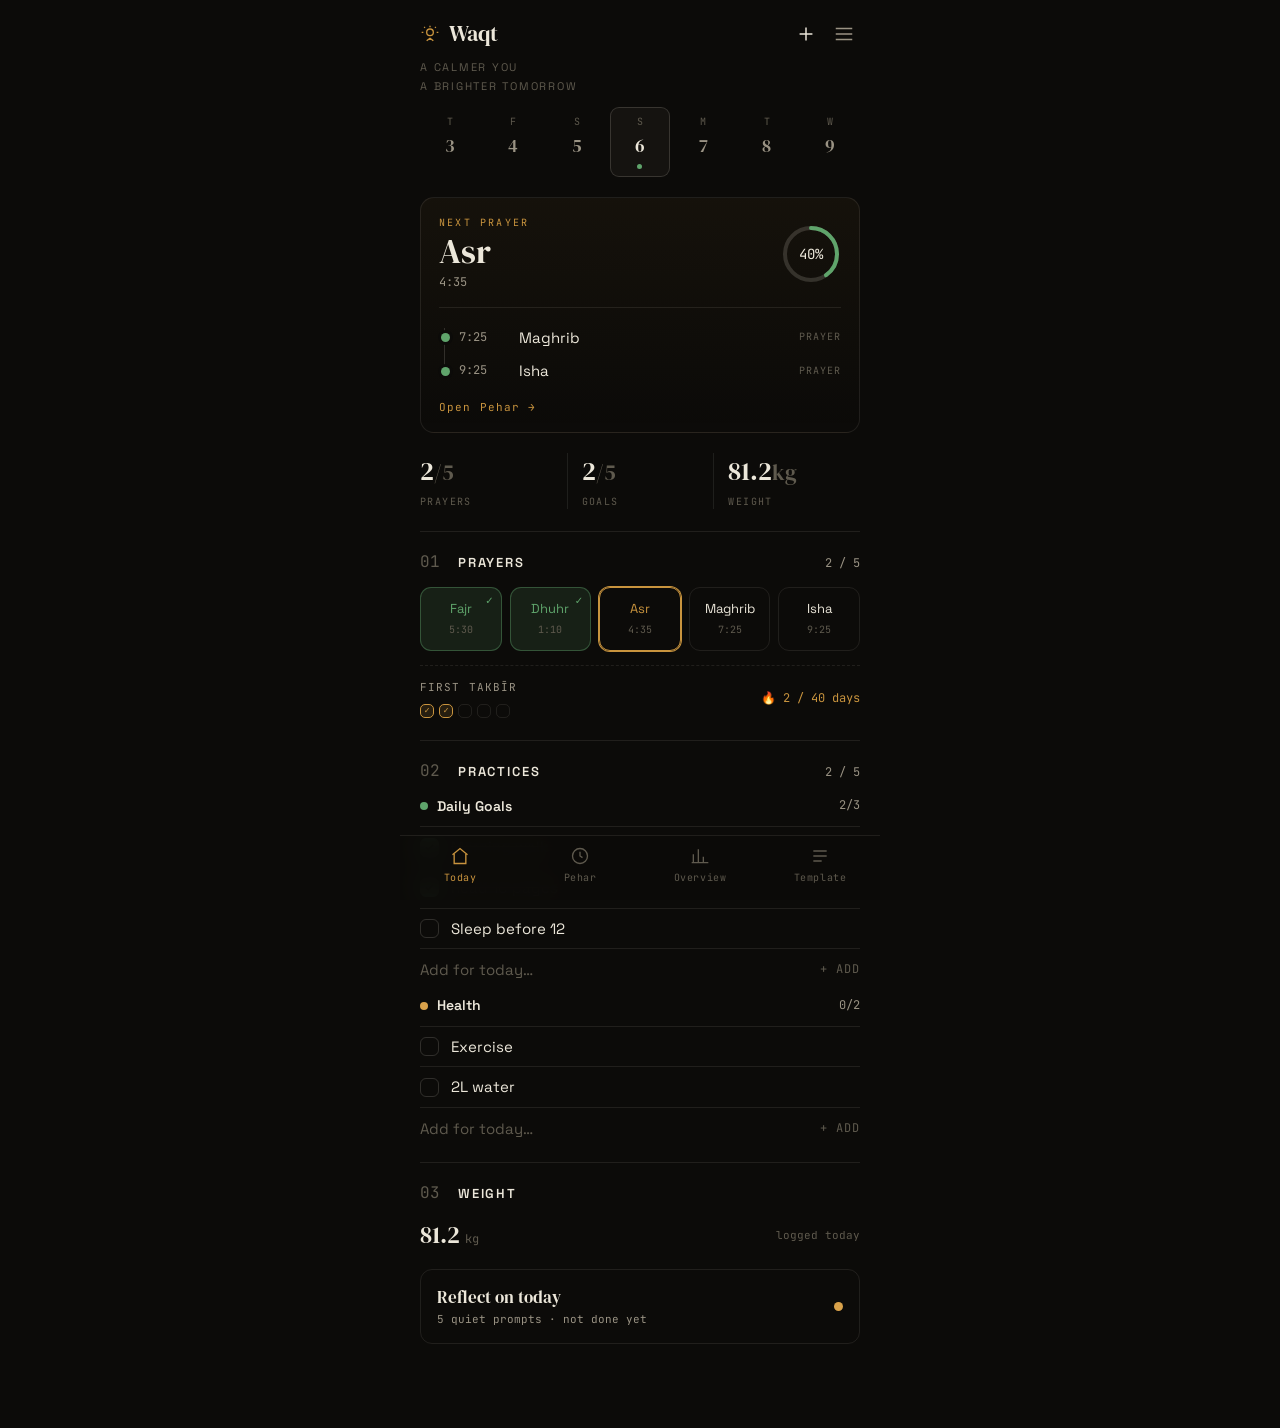
==== app/index.html @ c04efa08 "feat(app): fresh clean vanilla codebase — architecture + wired Today Zero-build ES-module rebuild un" ====
<!doctype html>
<html lang="en">
<head>
<meta charset="utf-8">
<meta name="viewport" content="width=device-width, initial-scale=1, viewport-fit=cover">
<meta name="theme-color" content="#0C0B09">
<title>Waqt</title>
<link rel="preconnect" href="https://fonts.googleapis.com">
<link rel="preconnect" href="https://fonts.gstatic.com" crossorigin>
<link href="https://fonts.googleapis.com/css2?family=DM+Serif+Display:ital@0;1&family=Space+Grotesk:wght@400;500;600&family=JetBrains+Mono:wght@400;500&display=swap" rel="stylesheet">
<link rel="stylesheet" href="styles/tokens.css">
<link rel="stylesheet" href="styles/app.css">
</head>
<body>
  <div id="view"></div>
  <nav id="tabs" class="tabs"></nav>
  <script type="module" src="src/main.js"></script>
</body>
</html>
---- app/styles/tokens.css ----
/* Waqt design system — the single source of visual truth.
   gold = identity (sundial) · green = done/prayer · warm near-black canvas.
   Editorial serif (display) + Space Grotesk (body) + mono (technical dialect). */
:root{
  --bg:#0C0B09; --surface:#151310; --surface-2:#1D1A15;
  --rule:rgba(236,231,218,.09); --rule-2:rgba(236,231,218,.16);
  --ink:#ECE7DA; --ink-2:#9A9384; --ink-3:#5F5A4E;
  --gold:#C9943E; --gold-dim:rgba(201,148,62,.14);
  --green:#5FA46B; --green-dim:rgba(95,164,107,.14);
  --amber:#D9A24B; --amber-dim:rgba(217,162,75,.14); --red:#C56B5B;
  --sel-bg:rgba(201,148,62,.14); --sel-bd:var(--gold);

  --serif:"DM Serif Display",Georgia,serif;
  --sans:"Space Grotesk",system-ui,sans-serif;
  --mono:"JetBrains Mono",ui-monospace,monospace;

  --sp-1:4px; --sp-2:8px; --sp-3:12px; --sp-4:16px; --sp-5:20px; --sp-6:24px; --sp-8:32px;
  --r-sm:7px; --r-md:11px; --r-lg:14px;
  --tab-h:84px;
}
---- app/styles/app.css ----
/* Component + view styles. (Split per-view later if this grows; one file keeps the slice legible.) */
*{box-sizing:border-box;margin:0;padding:0}
html,body{background:var(--bg);color:var(--ink)}
body{font-family:var(--sans);-webkit-font-smoothing:antialiased;line-height:1.45;
  max-width:480px;margin:0 auto;min-height:100vh;padding-bottom:var(--tab-h)}
.wrap{padding:0 var(--sp-5)}
[hidden]{display:none!important}
.eyebrow{font-family:var(--mono);font-size:11px;letter-spacing:.24em;text-transform:uppercase;color:var(--ink-3)}
.rule{height:1px;background:var(--rule);border:0}

/* top bar */
.top{display:flex;align-items:center;justify-content:space-between;padding:18px 20px 6px}
.brand{display:flex;align-items:center;gap:9px;font-family:var(--serif);font-size:22px}
.brand .sun{width:20px;height:20px;color:var(--gold)}
.icobtn{background:none;border:none;color:var(--ink);cursor:pointer;display:grid;place-items:center;padding:5px}
.icobtn svg{width:22px;height:22px;stroke:currentColor;fill:none;stroke-width:1.6}
.icobtn.muted{color:var(--ink-2)}
.tagline{font-size:11px;letter-spacing:.16em;color:var(--ink-3);text-transform:uppercase;line-height:1.7;padding:2px 20px 0}

/* week strip */
.week{display:flex;gap:4px;padding:12px 20px 4px}
.wd{flex:1;text-align:center;padding:8px 0;border-radius:9px;cursor:pointer}
.wd .dow{font-family:var(--mono);font-size:10px;color:var(--ink-3)}
.wd .dn{font-family:var(--serif);font-size:18px;color:var(--ink-2);margin-top:3px}
.wd.on{background:var(--surface);box-shadow:inset 0 0 0 1px var(--rule-2)}
.wd.on .dn{color:var(--ink)}
.wd .prog{width:5px;height:5px;border-radius:50%;background:var(--green);margin:5px auto 0}
.wd .prog.none{background:var(--ink-3);opacity:.5}

/* up-next (next prayer + glance) */
.upnext{margin:16px 20px 0;border:1px solid var(--rule);border-radius:var(--r-lg);padding:18px 18px 14px;
  background:linear-gradient(180deg,rgba(201,148,62,.05),transparent)}
.un-top{display:flex;align-items:center;justify-content:space-between;gap:16px}
.un-top .k{font-family:var(--mono);font-size:10px;letter-spacing:.22em;text-transform:uppercase;color:var(--gold)}
.un-top .p{font-family:var(--serif);font-size:34px;line-height:1.05;margin-top:4px}
.un-top .t{font-family:var(--mono);font-size:12px;color:var(--ink-2);margin-top:4px}
.ring{width:60px;height:60px;flex:0 0 auto;position:relative}
.ring svg{transform:rotate(-90deg)}
.ring .pct{position:absolute;inset:0;display:grid;place-items:center;font-family:var(--mono);font-size:14px;color:var(--ink)}
.un-list{position:relative;padding-left:20px;margin-top:15px;border-top:1px solid var(--rule);padding-top:13px}
.un-list::before{content:"";position:absolute;left:5px;top:20px;bottom:12px;width:1px;background:var(--rule-2)}
.un-row{display:flex;align-items:center;gap:12px;padding:6px 0;position:relative;cursor:pointer}
.un-dot{position:absolute;left:-18px;top:50%;margin-top:-4.5px;width:9px;height:9px;border-radius:50%;box-shadow:0 0 0 3px var(--bg)}
.un-dot.un-pr{background:var(--green)}.un-dot.un-task{background:var(--gold)}
.un-tm{font-family:var(--mono);font-size:12px;color:var(--ink-2);min-width:48px}
.un-nm{flex:1;font-size:15px}
.un-tag{font-family:var(--mono);font-size:10px;letter-spacing:.1em;text-transform:uppercase;color:var(--ink-3)}
.un-link{background:none;border:none;color:var(--gold);font-family:var(--mono);font-size:11px;letter-spacing:.1em;cursor:pointer;margin-top:8px;padding:4px 0}

/* summary */
.summary{display:grid;grid-template-columns:repeat(3,1fr);margin:20px 0 4px}
.sm{padding:0 14px;border-left:1px solid var(--rule)}
.sm:first-child{padding-left:0;border-left:0}
.sm .n{font-family:var(--serif);font-size:26px}
.sm .n small{color:var(--ink-3)}
.sm .l{font-family:var(--mono);font-size:10px;letter-spacing:.14em;text-transform:uppercase;color:var(--ink-3);margin-top:4px}

/* section */
.sec{border-top:1px solid var(--rule);margin-top:22px;padding-top:18px}
.sec-h{display:flex;align-items:baseline;gap:14px;margin-bottom:14px}
.sec-num{font-family:var(--mono);font-size:16px;color:var(--ink-3);min-width:24px}
.sec-name{font-size:13px;font-weight:600;letter-spacing:.14em;text-transform:uppercase;flex:1}
.sec-meta{font-family:var(--mono);font-size:12px;color:var(--ink-2)}

/* prayers */
.prayers{display:flex;gap:8px}
.pr{flex:1;border:1px solid var(--rule);border-radius:var(--r-md);padding:12px 6px;text-align:center;cursor:pointer;position:relative}
.pr .nm{font-size:13px}.pr .tm{font-family:var(--mono);font-size:10px;color:var(--ink-3);margin-top:4px}
.pr.done{background:var(--green-dim);border-color:rgba(95,164,107,.4)}
.pr.done .nm{color:var(--green)}
.pr.next{border-color:var(--gold);box-shadow:0 0 0 1px var(--gold)}
.pr.next .nm{color:var(--gold)}
.pr .chk{position:absolute;top:6px;right:7px;font-size:10px;color:var(--green)}
.takbir{display:flex;align-items:center;justify-content:space-between;margin-top:14px;border-top:1px dashed var(--rule);padding-top:14px}
.takbir .tl{font-family:var(--mono);font-size:11px;letter-spacing:.1em;text-transform:uppercase;color:var(--ink-2)}
.takbir .streak{font-family:var(--mono);font-size:12px;color:var(--gold)}
.takbir .dots{display:flex;gap:5px;margin-top:8px}
.tdot{width:14px;height:14px;border-radius:5px;border:1px solid var(--rule);display:grid;place-items:center;font-size:8px;color:var(--ink-3)}
.tdot.on{background:var(--gold-dim);border-color:var(--gold);color:var(--gold)}

/* practice cards */
.card{margin-top:14px}
.card-h{display:flex;align-items:center;justify-content:space-between;margin-bottom:10px}
.card-h .cn{font-size:14px;font-weight:600;display:flex;align-items:center;gap:9px}
.card-h .cn .cdot{width:8px;height:8px;border-radius:50%}
.card-h .cc{font-family:var(--mono);font-size:12px;color:var(--ink-2)}
.item{display:flex;align-items:center;gap:12px;padding:9px 0;border-top:1px solid var(--rule);cursor:pointer}
.box{width:19px;height:19px;border-radius:6px;border:1.5px solid var(--rule-2);flex:0 0 auto;display:grid;place-items:center}
.box svg{width:11px;height:11px;stroke:var(--bg);fill:none;stroke-width:3;opacity:0}
.item.done .box{background:var(--green);border-color:var(--green)}
.item.done .box svg{opacity:1}
.item.done .nm{color:var(--ink-3);text-decoration:line-through;text-decoration-color:var(--ink-3)}
.item .nm{flex:1;font-size:15px}
.additem{display:flex;align-items:center;gap:10px;padding:11px 0 2px;border-top:1px solid var(--rule)}
.additem input{flex:1;background:none;border:none;color:var(--ink);font-family:var(--sans);font-size:15px;outline:none}
.additem input::placeholder{color:var(--ink-3)}
.additem .plus{font-family:var(--mono);font-size:12px;color:var(--ink-3);letter-spacing:.08em}

/* weight + reflect */
.weight{display:flex;align-items:center;justify-content:space-between}
.weight .wv{font-family:var(--serif);font-size:24px}
.weight .wv small{font-family:var(--mono);font-size:12px;color:var(--ink-3)}
.weight .wnote{font-family:var(--mono);font-size:11px;color:var(--ink-3)}
.reflect{display:flex;align-items:center;justify-content:space-between;border:1px solid var(--rule);border-radius:12px;padding:15px 16px;margin-top:16px;cursor:pointer}
.reflect .rl{font-family:var(--serif);font-size:17px}
.reflect .rs{font-family:var(--mono);font-size:11px;color:var(--ink-2);margin-top:2px}
.reflect .rdot{width:9px;height:9px;border-radius:50%;background:var(--amber)}

/* bottom tabs */
.tabs{position:fixed;left:0;right:0;bottom:0;max-width:480px;margin:0 auto;background:rgba(12,11,9,.94);
  backdrop-filter:blur(12px);border-top:1px solid var(--rule);display:grid;grid-template-columns:repeat(4,1fr);padding:10px 0 16px;z-index:8}
.tab{display:flex;flex-direction:column;align-items:center;gap:5px;background:none;border:none;color:var(--ink-3);cursor:pointer;font-family:var(--mono);font-size:10px;letter-spacing:.06em}
.tab svg{width:20px;height:20px;stroke:currentColor;fill:none;stroke-width:1.6}
.tab.on{color:var(--gold)}
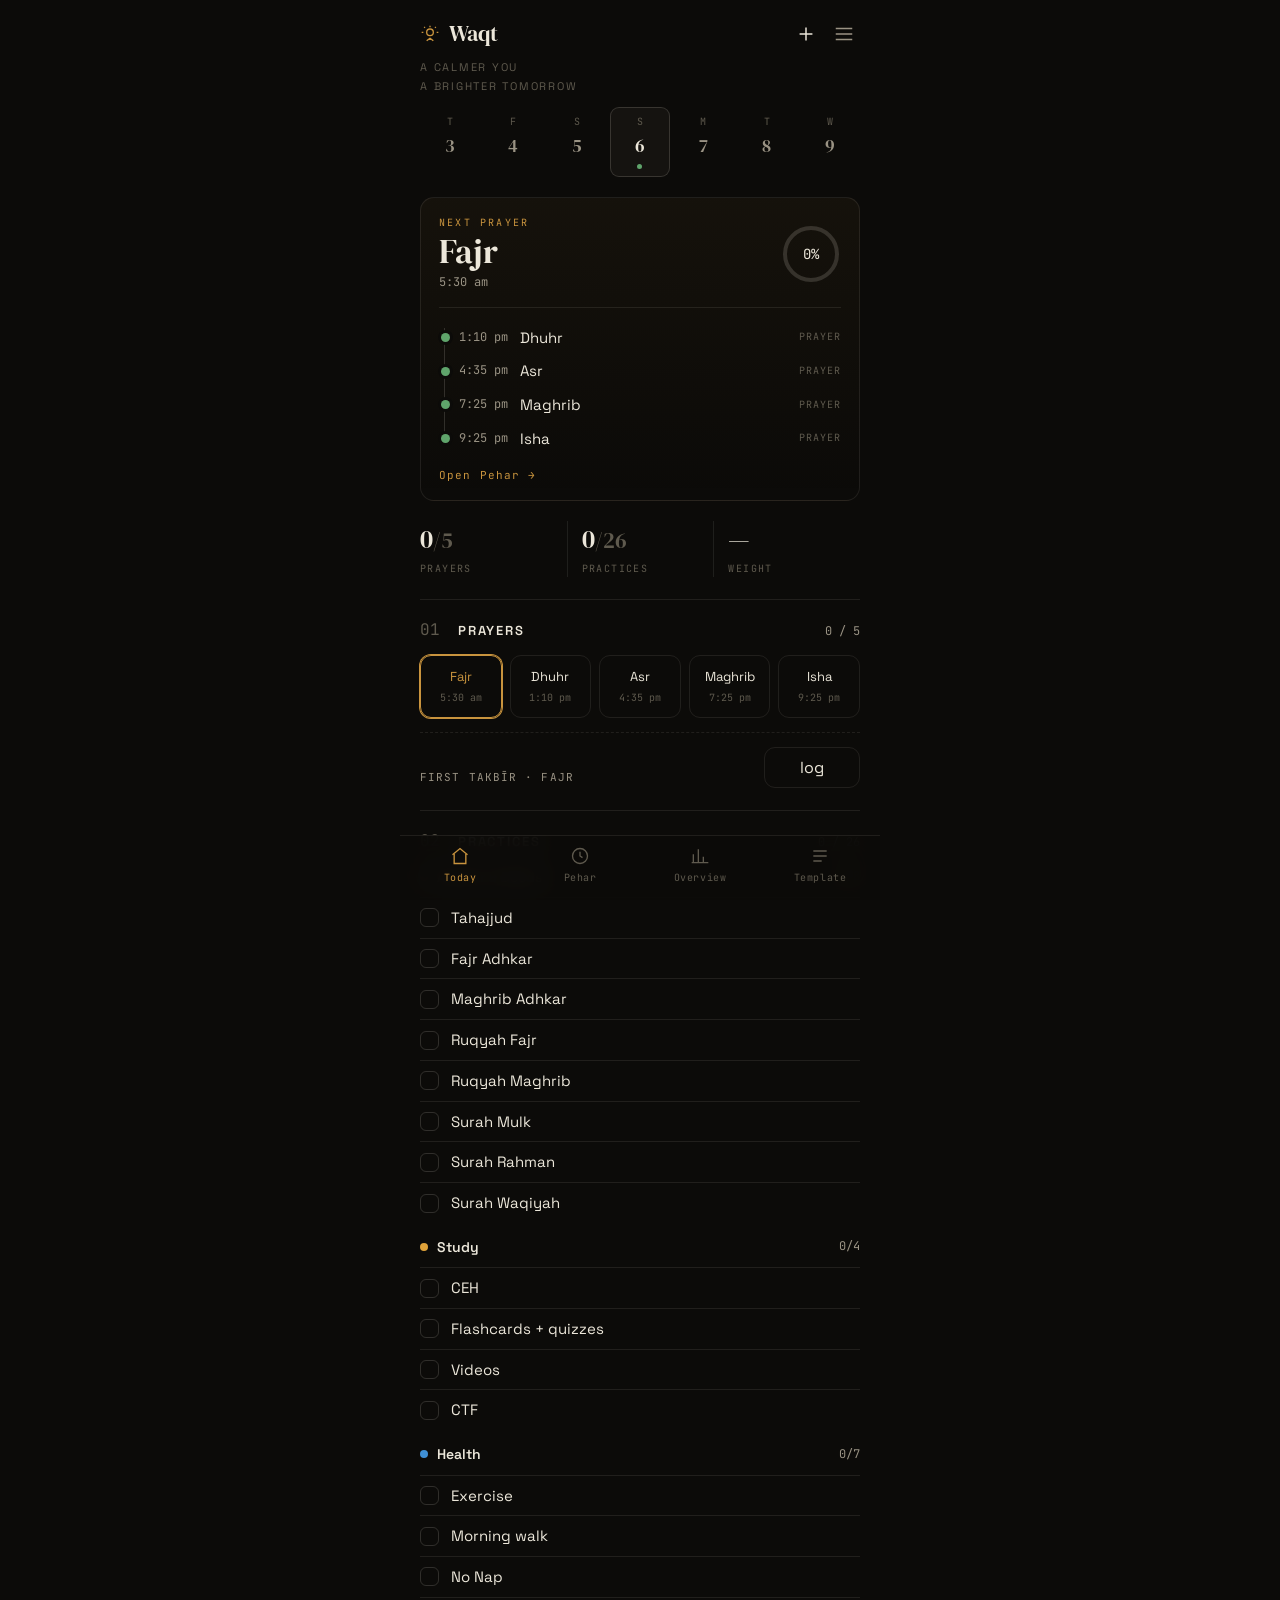
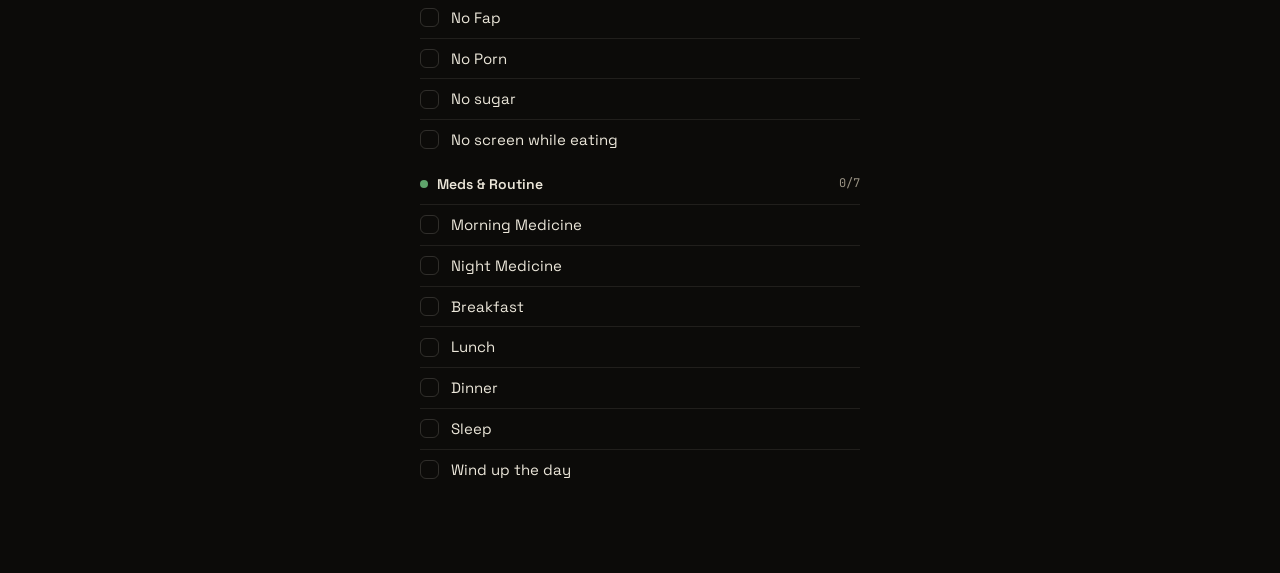
==== commit f4d3a4ce: "feat(app): PWA infra — service worker, manifest, install; drop reflection stub - app/sw.js: network-" ====
--- a/app/index.html
+++ b/app/index.html
@@ -4,6 +4,10 @@
 <meta charset="utf-8">
 <meta name="viewport" content="width=device-width, initial-scale=1, viewport-fit=cover">
 <meta name="theme-color" content="#0C0B09">
+<meta name="apple-mobile-web-app-capable" content="yes">
+<meta name="apple-mobile-web-app-status-bar-style" content="black">
+<link rel="manifest" href="manifest.json">
+<link rel="apple-touch-icon" href="data:image/svg+xml,%3Csvg xmlns='http://www.w3.org/2000/svg' viewBox='0 0 512 512'%3E%3Crect width='512' height='512' rx='112' fill='%230C0B09'/%3E%3Ccircle cx='256' cy='214' r='90' fill='none' stroke='%23C9943E' stroke-width='26'/%3E%3Ccircle cx='256' cy='214' r='15' fill='%23C9943E'/%3E%3Cg stroke='%23C9943E' stroke-width='22' stroke-linecap='round'%3E%3Cline x1='256' y1='118' x2='256' y2='74'/%3E%3Cline x1='352' y1='214' x2='396' y2='214'/%3E%3Cline x1='160' y1='214' x2='116' y2='214'/%3E%3Cline x1='324' y1='146' x2='356' y2='114'/%3E%3Cline x1='188' y1='146' x2='156' y2='114'/%3E%3C/g%3E%3Cpath d='M256 300 L224 384 L256 366 L288 384 Z' fill='%23C9943E'/%3E%3C/svg%3E">
 <title>Waqt</title>
 <link rel="preconnect" href="https://fonts.googleapis.com">
 <link rel="preconnect" href="https://fonts.gstatic.com" crossorigin>
--- a/app/styles/app.css
+++ b/app/styles/app.css
@@ -106,6 +106,105 @@
 .reflect .rs{font-family:var(--mono);font-size:11px;color:var(--ink-2);margin-top:2px}
 .reflect .rdot{width:9px;height:9px;border-radius:50%;background:var(--amber)}
 
+/* overview */
+.ov-head{font-family:var(--serif);font-size:34px;padding:8px 0 2px}
+.range{display:flex;gap:6px;margin-top:14px;border:1px solid var(--rule);border-radius:10px;padding:4px}
+.range button{flex:1;background:none;border:none;color:var(--ink-2);font-family:var(--mono);font-size:12px;letter-spacing:.06em;padding:9px 0;border-radius:7px;cursor:pointer}
+.range button.on{background:var(--surface-2);color:var(--ink)}
+.mrow{display:flex;align-items:center;gap:12px;padding:9px 0;border-top:1px solid var(--rule)}
+.mrow:first-of-type{border-top:0}
+.mrow .cn{font-size:14px;min-width:104px;flex:0 0 auto}
+.strip{display:flex;gap:2px;flex:1;min-width:0}
+.strip i{flex:1;height:20px;border-radius:2px;background:var(--ink-3);opacity:.2}
+.strip i.on{background:var(--green);opacity:1}
+.mrow .cpct{font-family:var(--mono);font-size:11px;color:var(--ink-2);min-width:50px;text-align:right;flex:0 0 auto}
+.pat{padding:14px 0;border-top:1px solid var(--rule)}
+.pat:first-of-type{border-top:0}
+.pat .ins{font-family:var(--serif);font-size:18px;line-height:1.3}
+.pat .ev{display:flex;align-items:center;gap:12px;margin-top:10px}
+.pat .cnt{font-family:var(--mono);font-size:12px;color:var(--ink-2)}
+.chip{font-family:var(--mono);font-size:10px;letter-spacing:.12em;text-transform:uppercase;padding:4px 9px;border-radius:6px;margin-left:auto}
+.chip.strong{background:var(--green-dim);color:var(--green)}
+.chip.emerging{background:var(--amber-dim);color:var(--amber)}
+.ov-learning{font-family:var(--serif);font-style:italic;font-size:15px;color:var(--ink-2);line-height:1.5;padding-bottom:6px}
+.ov-empty{font-family:var(--serif);font-style:italic;color:var(--ink-3);padding:6px 0}
+.wt-top{display:flex;align-items:baseline;justify-content:space-between;margin-bottom:12px}
+.wt-v{font-family:var(--serif);font-size:28px}.wt-v small{font-family:var(--mono);font-size:12px;color:var(--ink-3)}
+.wt-d{font-family:var(--mono);font-size:12px;color:var(--green)}
+.spark{width:100%;height:70px}
+
+/* settings */
+.bar{display:flex;align-items:center;gap:14px;padding:18px 20px 14px;border-bottom:1px solid var(--rule)}
+.bar .back{background:none;border:none;color:var(--ink);cursor:pointer;display:flex;align-items:center;gap:7px;font-size:15px}
+.bar .back svg{width:18px;height:18px;stroke:currentColor;fill:none;stroke-width:1.7}
+.bar .t{font-family:var(--serif);font-size:20px}
+.sgroup{margin-top:26px}
+.sgroup .gl{font-family:var(--mono);font-size:11px;letter-spacing:.2em;text-transform:uppercase;color:var(--ink-3);margin-bottom:6px}
+.srow{display:flex;align-items:center;gap:12px;padding:14px 0;border-top:1px solid var(--rule);min-height:54px}
+.srow .sl{font-size:16px;flex:1}
+.srow .sl small{display:block;font-family:var(--mono);font-size:11px;color:var(--ink-3);margin-top:3px;letter-spacing:.03em}
+.srow .sv{font-family:var(--mono);font-size:13px;color:var(--ink-2)}
+.setbtn{width:100%;margin-top:12px;background:var(--surface);border:1px solid var(--rule);border-radius:9px;color:var(--ink);font-family:var(--sans);font-size:15px;padding:14px;cursor:pointer;text-align:left;display:flex;align-items:center;justify-content:space-between}
+.setver{font-family:var(--mono);text-align:center;color:var(--ink-3);font-size:12px;margin:26px 0 10px}
+
+/* template */
+.sub-line{font-family:var(--mono);font-size:11px;letter-spacing:.14em;text-transform:uppercase;color:var(--ink-3);margin-top:4px}
+.card-h2{display:flex;align-items:center;gap:10px;padding-bottom:8px;border-bottom:1px solid var(--rule);margin-bottom:2px}
+.card-h2 .cdot{width:9px;height:9px;border-radius:50%}
+.card-h2 .cname{font-size:15px;font-weight:600;flex:1}
+.card-h2 .ccount{font-family:var(--mono);font-size:11px;color:var(--ink-3)}
+.titem{display:flex;align-items:center;gap:12px;padding:14px 0;border-bottom:1px solid var(--rule);cursor:pointer}
+.titem .tn{font-size:16px;flex:1}
+.titem .tmeta{font-family:var(--mono);font-size:11px;color:var(--ink-3);letter-spacing:.04em}
+.titem .chev{color:var(--ink-3);font-size:16px;transition:transform .2s}
+.titem.open{border-bottom:0}
+.titem.open .chev{transform:rotate(90deg)}
+.tcfg{border-bottom:1px solid var(--rule);padding:2px 0 16px}
+.cfgrow{display:flex;align-items:center;justify-content:space-between;padding:11px 0;border-top:1px solid var(--rule)}
+.cfgrow:first-child{border-top:0}
+.cfgrow .k{font-family:var(--mono);font-size:11px;letter-spacing:.14em;text-transform:uppercase;color:var(--ink-3)}
+.tinput{background:var(--surface);border:1px solid var(--rule);border-radius:7px;color:var(--ink);font-family:var(--mono);font-size:14px;padding:8px 10px}
+.tinput::-webkit-calendar-picker-indicator{filter:invert(.6)}
+.switch{appearance:none;width:44px;height:26px;background:var(--surface-2);border:1px solid var(--rule);border-radius:13px;position:relative;cursor:pointer;flex:0 0 auto}
+.switch:checked{background:var(--green);border-color:var(--green)}
+.switch::after{content:"";position:absolute;top:2px;left:2px;width:20px;height:20px;background:#fff;border-radius:50%;transition:left .2s}
+.switch:checked::after{left:20px}
+.del{background:none;border:none;color:var(--red);font-family:var(--mono);font-size:12px;letter-spacing:.06em;cursor:pointer;padding:12px 0 0}
+.newcard{margin-top:26px;border:1px dashed var(--rule);border-radius:11px;padding:4px 15px}
+.newcard input{width:100%;background:none;border:none;color:var(--ink);font-family:var(--mono);font-size:13px;letter-spacing:.06em;padding:13px 0;outline:none}
+.newcard input::placeholder{color:var(--ink-2)}
+
+/* pehar */
+.daynav{display:flex;align-items:center;gap:12px;margin-top:6px}
+.daynav .nb{background:none;border:1px solid var(--rule);border-radius:8px;color:var(--ink-2);width:34px;height:32px;cursor:pointer}
+.daynav .dl{font-family:var(--mono);font-size:13px;color:var(--ink-2)}
+.free{margin:18px 0 6px;border:1px solid var(--rule);border-radius:12px;padding:15px 16px;display:flex;align-items:baseline;gap:8px;background:linear-gradient(180deg,rgba(201,148,62,.04),transparent)}
+.free .num{font-family:var(--serif);font-size:26px;white-space:nowrap;flex:0 0 auto}
+.free .lab{font-size:14px;color:var(--ink-2)}
+.free .sub{font-family:var(--mono);font-size:11px;color:var(--ink-3);margin-left:auto}
+.tl{margin-top:20px}
+.trow{display:flex;margin-bottom:8px}
+.trow .tm{width:78px;flex:0 0 auto;font-family:var(--mono);font-size:12px;color:var(--ink-2);text-align:right;padding:15px 14px 0 0}
+.trow .tm small{display:block;color:var(--ink-3);font-size:10px;margin-top:2px}
+.blk{flex:1;min-width:0;border:1px solid var(--rule);border-left:3px solid var(--green);border-radius:10px;padding:13px 14px;display:flex;align-items:center;gap:12px;cursor:pointer}
+.blk .nm{font-size:15px;flex:1}
+.blk .box{width:20px;height:20px;border-radius:6px;border:1.5px solid var(--rule-2);flex:0 0 auto;display:grid;place-items:center}
+.blk .box svg{width:11px;height:11px;stroke:var(--bg);fill:none;stroke-width:3;opacity:0}
+.blk.done{background:var(--green-dim)}
+.blk.done .box{background:var(--green);border-color:var(--green)}
+.blk.done .box svg{opacity:1}
+.blk.done .nm{color:var(--ink-2)}
+.blk.task{border-left-color:var(--gold)}
+.blk.task.done{background:var(--gold-dim)}
+.blk.task.done .box{background:var(--gold);border-color:var(--gold)}
+.blk.free-blk{border:1px dashed var(--rule);border-left:1px dashed var(--rule);background:none;justify-content:space-between}
+.blk.free-blk .nm{font-family:var(--serif);font-style:italic;color:var(--ink-3);font-size:15px;flex:0 0 auto}
+.blk.free-blk .plan{font-family:var(--mono);font-size:11px;color:var(--ink-3);letter-spacing:.06em}
+.nowrow{display:flex;align-items:center;gap:10px;margin:4px 0 12px;padding-left:78px}
+.nowrow .line{flex:1;height:1px;background:var(--gold);opacity:.5}
+.nowrow .lbl{font-family:var(--mono);font-size:10px;letter-spacing:.14em;text-transform:uppercase;color:var(--gold)}
+.pehar-note{font-family:var(--mono);font-size:11px;color:var(--ink-3);text-align:center;margin-top:18px;line-height:1.5}
+
 /* bottom tabs */
 .tabs{position:fixed;left:0;right:0;bottom:0;max-width:480px;margin:0 auto;background:rgba(12,11,9,.94);
   backdrop-filter:blur(12px);border-top:1px solid var(--rule);display:grid;grid-template-columns:repeat(4,1fr);padding:10px 0 16px;z-index:8}
